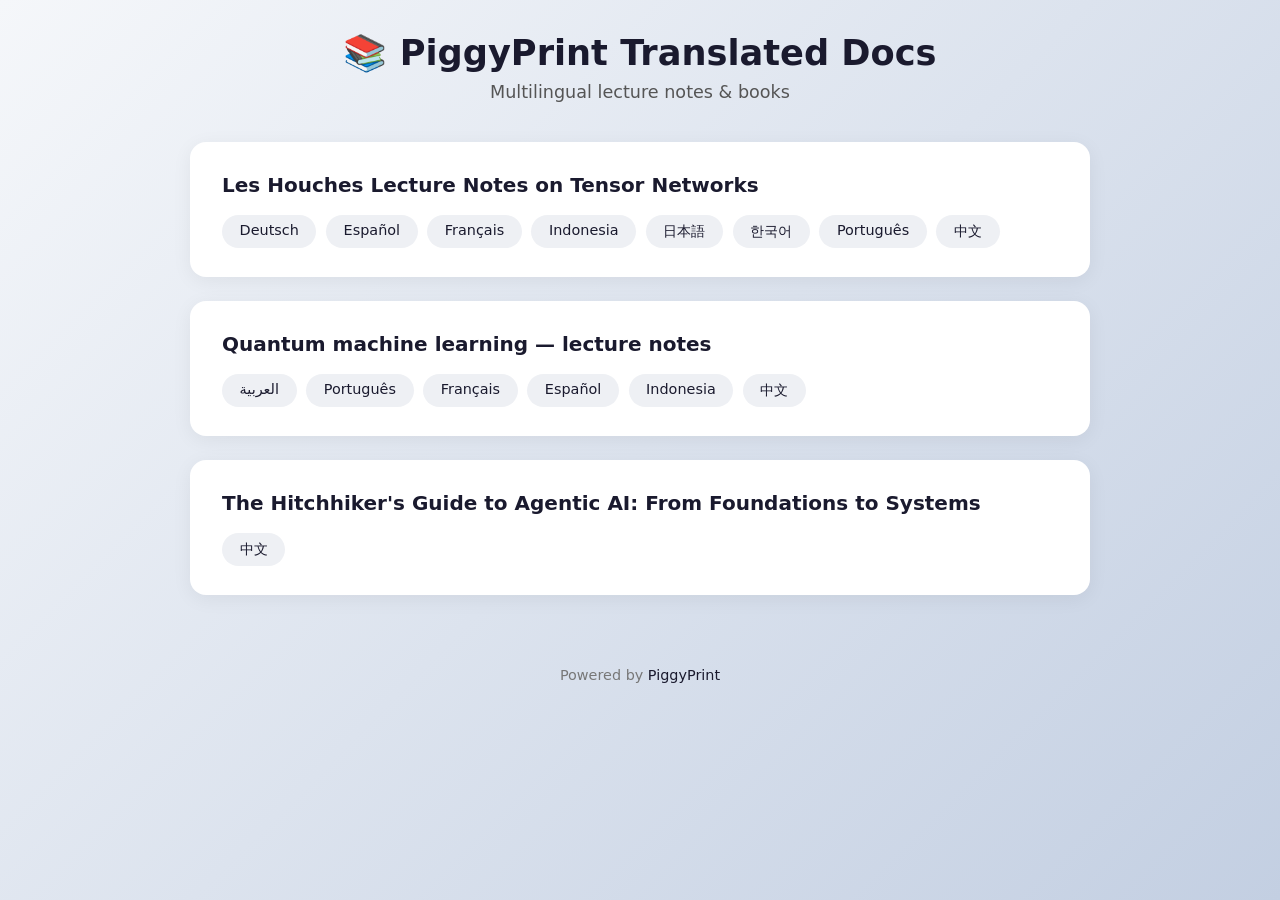
==== index.html @ 393f77dc "Translate UI to English" ====
<!DOCTYPE html>
<html lang="en">
<head>
    <meta charset="UTF-8">
    <meta name="viewport" content="width=device-width, initial-scale=1.0">
    <title>PiggyPrint Translated Docs</title>
    <link rel="stylesheet" href="style.css">
</head>
<body>
    <div class="container">
        <header>
            <h1>📚 PiggyPrint Translated Docs</h1>
            <p>Multilingual lecture notes & books</p>
        </header>

        <div id="bookList">
            <!-- 由 JavaScript 动态渲染 -->
        </div>

        <footer>
            <p>Powered by <a href="https://piggyprint.gumroad.com/" target="_blank">PiggyPrint</a></p>
        </footer>
    </div>

    <script>
        fetch('data.json')
            .then(res => {
                if (!res.ok) throw new Error('Failed to load data');
                return res.json();
            })
            .then(books => {
                const container = document.getElementById('bookList');
                container.innerHTML = books.map(book => `
                    <div class="book-card">
                        <h2>${escapeHtml(book.title)}</h2>
                        <div class="lang-links">
                            ${book.languages.map(lang => `
                                <a href="https://piggyprint.gumroad.com/l/${lang.gumroad}"
                                   target="_blank"
                                   rel="noopener noreferrer"
                                   class="lang-btn">
                                    ${escapeHtml(lang.name)}
                                </a>
                            `).join('')}
                        </div>
                    </div>
                `).join('');
            })
            .catch(err => {
                document.getElementById('bookList').innerHTML =
                    '<p class="error">⚠️ Failed to load data. Please try again later.</p>';
                console.error(err);
            });

        function escapeHtml(text) {
            const div = document.createElement('div');
            div.textContent = text;
            return div.innerHTML;
        }
    </script>
</body>
</html>
---- style.css ----
* {
    margin: 0;
    padding: 0;
    box-sizing: border-box;
}

body {
    font-family: system-ui, -apple-system, 'Segoe UI', Roboto, 'Helvetica Neue', sans-serif;
    background: linear-gradient(135deg, #f5f7fa 0%, #c3cfe2 100%);
    min-height: 100vh;
    padding: 2rem 1rem;
    display: flex;
    justify-content: center;
}

.container {
    max-width: 900px;
    width: 100%;
}

header {
    text-align: center;
    margin-bottom: 2.5rem;
}

header h1 {
    font-size: 2.2rem;
    color: #1a1a2e;
    margin-bottom: 0.5rem;
}

header p {
    color: #555;
    font-size: 1.1rem;
}

/* Book Cards */
.book-card {
    background: white;
    border-radius: 16px;
    padding: 1.8rem 2rem;
    margin-bottom: 1.5rem;
    box-shadow: 0 4px 20px rgba(0, 0, 0, 0.06);
    transition: transform 0.2s, box-shadow 0.2s;
}

.book-card:hover {
    transform: translateY(-2px);
    box-shadow: 0 8px 30px rgba(0, 0, 0, 0.1);
}

.book-card h2 {
    font-size: 1.25rem;
    color: #1a1a2e;
    margin-bottom: 1rem;
    line-height: 1.4;
}

/* Language Links */
.lang-links {
    display: flex;
    flex-wrap: wrap;
    gap: 0.6rem;
}

.lang-btn {
    display: inline-block;
    padding: 0.45rem 1.1rem;
    background: #eef0f4;
    border-radius: 40px;
    text-decoration: none;
    color: #1a1a2e;
    font-size: 0.9rem;
    font-weight: 500;
    transition: background 0.2s, color 0.2s, transform 0.15s;
}

.lang-btn:hover {
    background: #1a1a2e;
    color: white;
    transform: scale(1.04);
}

/* Footer */
footer {
    text-align: center;
    margin-top: 3rem;
    padding: 1.5rem 0;
    color: #777;
    font-size: 0.9rem;
}

footer a {
    color: #1a1a2e;
    text-decoration: none;
    font-weight: 500;
}

footer a:hover {
    text-decoration: underline;
}

/* Error */
.error {
    text-align: center;
    padding: 2rem;
    color: #c0392b;
    background: #fde8e8;
    border-radius: 12px;
}

/* Responsive */
@media (max-width: 600px) {
    body { padding: 1rem; }
    header h1 { font-size: 1.6rem; }
    .book-card { padding: 1.2rem 1.2rem; }
    .book-card h2 { font-size: 1.1rem; }
}
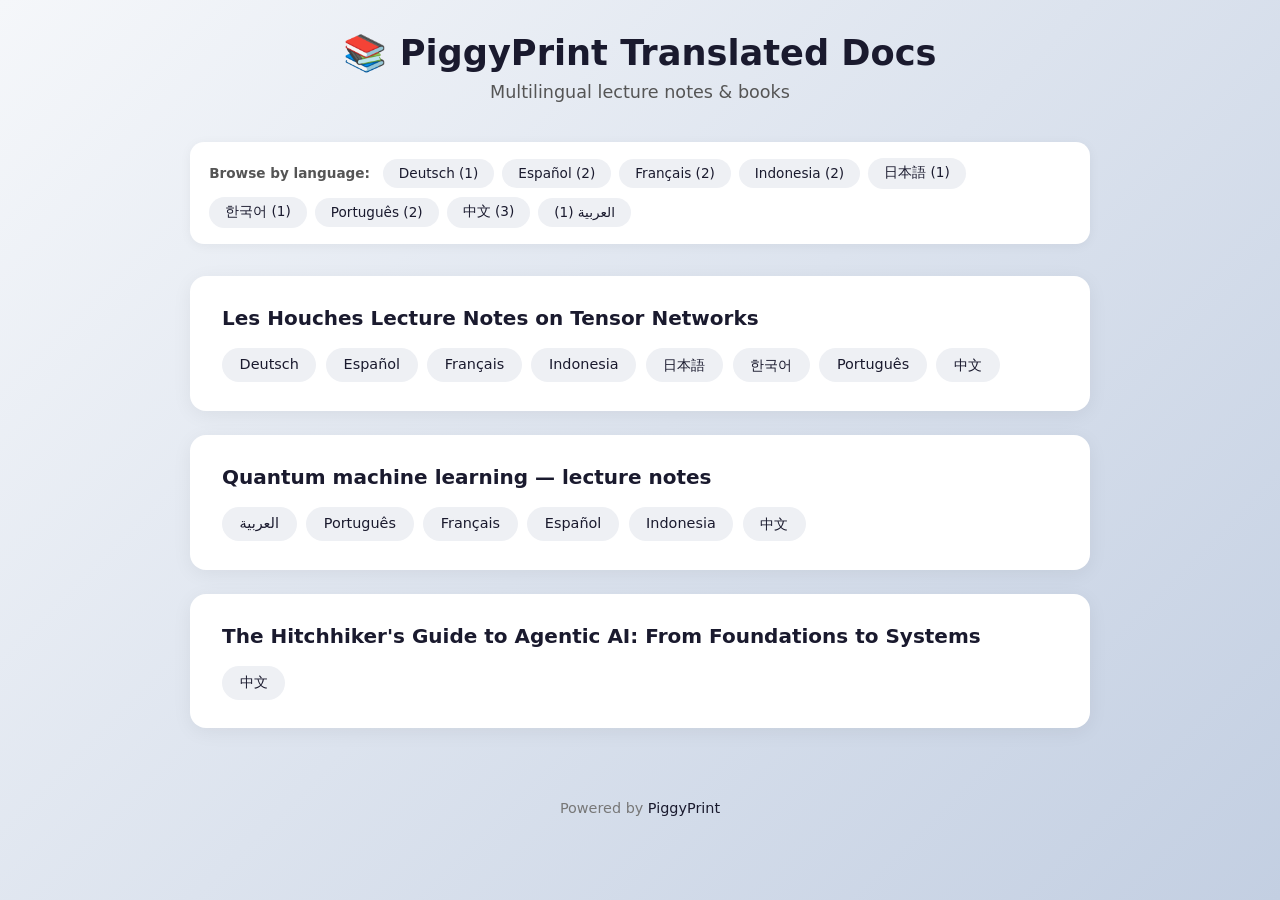
==== commit 8563ebec: "Add per-language sub-pages (lang.html?code=xx)" ====
--- a/index.html
+++ b/index.html
@@ -13,8 +13,12 @@
             <p>Multilingual lecture notes & books</p>
         </header>
 
+        <nav class="lang-nav" id="langNav">
+            <!-- language quick links rendered by JS -->
+        </nav>
+
         <div id="bookList">
-            <!-- 由 JavaScript 动态渲染 -->
+            <!-- rendered by JavaScript -->
         </div>
 
         <footer>
@@ -29,16 +33,36 @@
                 return res.json();
             })
             .then(books => {
+                // Collect all unique languages across books
+                const langMap = new Map();
+                books.forEach(book => {
+                    book.languages.forEach(lang => {
+                        if (!langMap.has(lang.code)) {
+                            langMap.set(lang.code, { code: lang.code, name: lang.name, count: 0 });
+                        }
+                        langMap.get(lang.code).count++;
+                    });
+                });
+                const allLangs = [...langMap.values()];
+
+                // Render language nav
+                document.getElementById('langNav').innerHTML = `
+                    <span class="nav-label">Browse by language:</span>
+                    ${allLangs.map(lang => `
+                        <a href="lang.html?code=${lang.code}" class="nav-btn">
+                            ${escapeHtml(lang.name)} (${lang.count})
+                        </a>
+                    `).join('')}
+                `;
+
+                // Render book list
                 const container = document.getElementById('bookList');
                 container.innerHTML = books.map(book => `
                     <div class="book-card">
                         <h2>${escapeHtml(book.title)}</h2>
                         <div class="lang-links">
                             ${book.languages.map(lang => `
-                                <a href="https://piggyprint.gumroad.com/l/${lang.gumroad}"
-                                   target="_blank"
-                                   rel="noopener noreferrer"
-                                   class="lang-btn">
+                                <a href="lang.html?code=${lang.code}" class="lang-btn">
                                     ${escapeHtml(lang.name)}
                                 </a>
                             `).join('')}
--- a/style.css
+++ b/style.css
@@ -100,6 +100,73 @@
     text-decoration: underline;
 }
 
+/* Language Navigation Bar */
+.lang-nav {
+    display: flex;
+    flex-wrap: wrap;
+    align-items: center;
+    gap: 0.5rem;
+    margin-bottom: 2rem;
+    padding: 1rem 1.2rem;
+    background: white;
+    border-radius: 14px;
+    box-shadow: 0 2px 12px rgba(0, 0, 0, 0.05);
+}
+
+.nav-label {
+    font-size: 0.85rem;
+    font-weight: 600;
+    color: #555;
+    margin-right: 0.3rem;
+    white-space: nowrap;
+}
+
+.nav-btn {
+    padding: 0.4rem 1rem;
+    background: #eef0f4;
+    border-radius: 40px;
+    text-decoration: none;
+    color: #1a1a2e;
+    font-size: 0.85rem;
+    font-weight: 500;
+    transition: background 0.2s, color 0.2s;
+}
+
+.nav-btn:hover {
+    background: #1a1a2e;
+    color: white;
+}
+
+/* Back button */
+.back {
+    display: inline-block;
+    margin-bottom: 1rem;
+    color: #6c757d;
+    text-decoration: none;
+    font-weight: 500;
+    font-size: 0.95rem;
+}
+
+.back:hover {
+    text-decoration: underline;
+}
+
+/* Buy button on language pages */
+.buy-btn {
+    display: inline-block;
+    padding: 0.6rem 1.5rem;
+    background: #2b8a3e;
+    color: white;
+    border-radius: 40px;
+    text-decoration: none;
+    font-weight: 600;
+    transition: background 0.2s;
+}
+
+.buy-btn:hover {
+    background: #1e6b2f;
+}
+
 /* Error */
 .error {
     text-align: center;
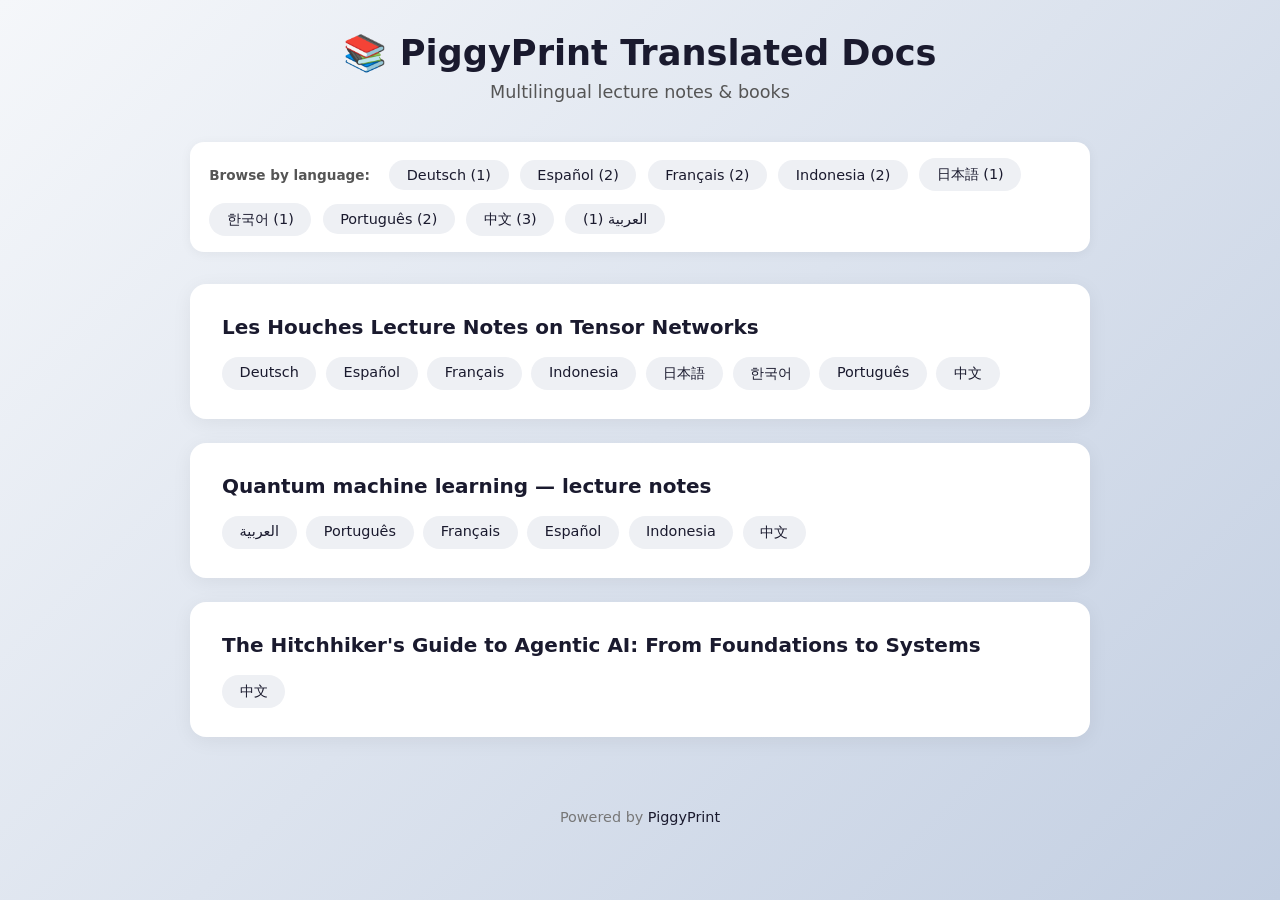
==== commit aa2e65c9: "Unify nav button style with lang-btn, increase spacing" ====
--- a/index.html
+++ b/index.html
@@ -27,7 +27,8 @@
     </div>
 
     <script>
-        fetch('data.json')
+        // Cache-bust: append a timestamp so we always get fresh data.json
+        fetch('data.json?' + Date.now())
             .then(res => {
                 if (!res.ok) throw new Error('Failed to load data');
                 return res.json();
@@ -37,19 +38,21 @@
                 const langMap = new Map();
                 books.forEach(book => {
                     book.languages.forEach(lang => {
-                        if (!langMap.has(lang.code)) {
-                            langMap.set(lang.code, { code: lang.code, name: lang.name, count: 0 });
+                        const key = lang.code || lang.name; // fallback if code missing
+                        if (!langMap.has(key)) {
+                            langMap.set(key, { code: lang.code, name: lang.name, count: 0 });
                         }
-                        langMap.get(lang.code).count++;
+                        langMap.get(key).count++;
                     });
                 });
                 const allLangs = [...langMap.values()];
 
                 // Render language nav
+                const navLabel = escapeHtml('Browse by language:');
                 document.getElementById('langNav').innerHTML = `
-                    <span class="nav-label">Browse by language:</span>
+                    <span class="nav-label">${navLabel}</span>
                     ${allLangs.map(lang => `
-                        <a href="lang.html?code=${lang.code}" class="nav-btn">
+                        <a href="lang.html?code=${encodeURIComponent(lang.code || lang.name)}" class="lang-btn">
                             ${escapeHtml(lang.name)} (${lang.count})
                         </a>
                     `).join('')}
@@ -62,7 +65,7 @@
                         <h2>${escapeHtml(book.title)}</h2>
                         <div class="lang-links">
                             ${book.languages.map(lang => `
-                                <a href="lang.html?code=${lang.code}" class="lang-btn">
+                                <a href="lang.html?code=${encodeURIComponent(lang.code || lang.name)}" class="lang-btn">
                                     ${escapeHtml(lang.name)}
                                 </a>
                             `).join('')}
--- a/style.css
+++ b/style.css
@@ -105,7 +105,7 @@
     display: flex;
     flex-wrap: wrap;
     align-items: center;
-    gap: 0.5rem;
+    gap: 0.7rem;
     margin-bottom: 2rem;
     padding: 1rem 1.2rem;
     background: white;
@@ -117,24 +117,8 @@
     font-size: 0.85rem;
     font-weight: 600;
     color: #555;
-    margin-right: 0.3rem;
+    margin-right: 0.5rem;
     white-space: nowrap;
-}
-
-.nav-btn {
-    padding: 0.4rem 1rem;
-    background: #eef0f4;
-    border-radius: 40px;
-    text-decoration: none;
-    color: #1a1a2e;
-    font-size: 0.85rem;
-    font-weight: 500;
-    transition: background 0.2s, color 0.2s;
-}
-
-.nav-btn:hover {
-    background: #1a1a2e;
-    color: white;
 }
 
 /* Back button */
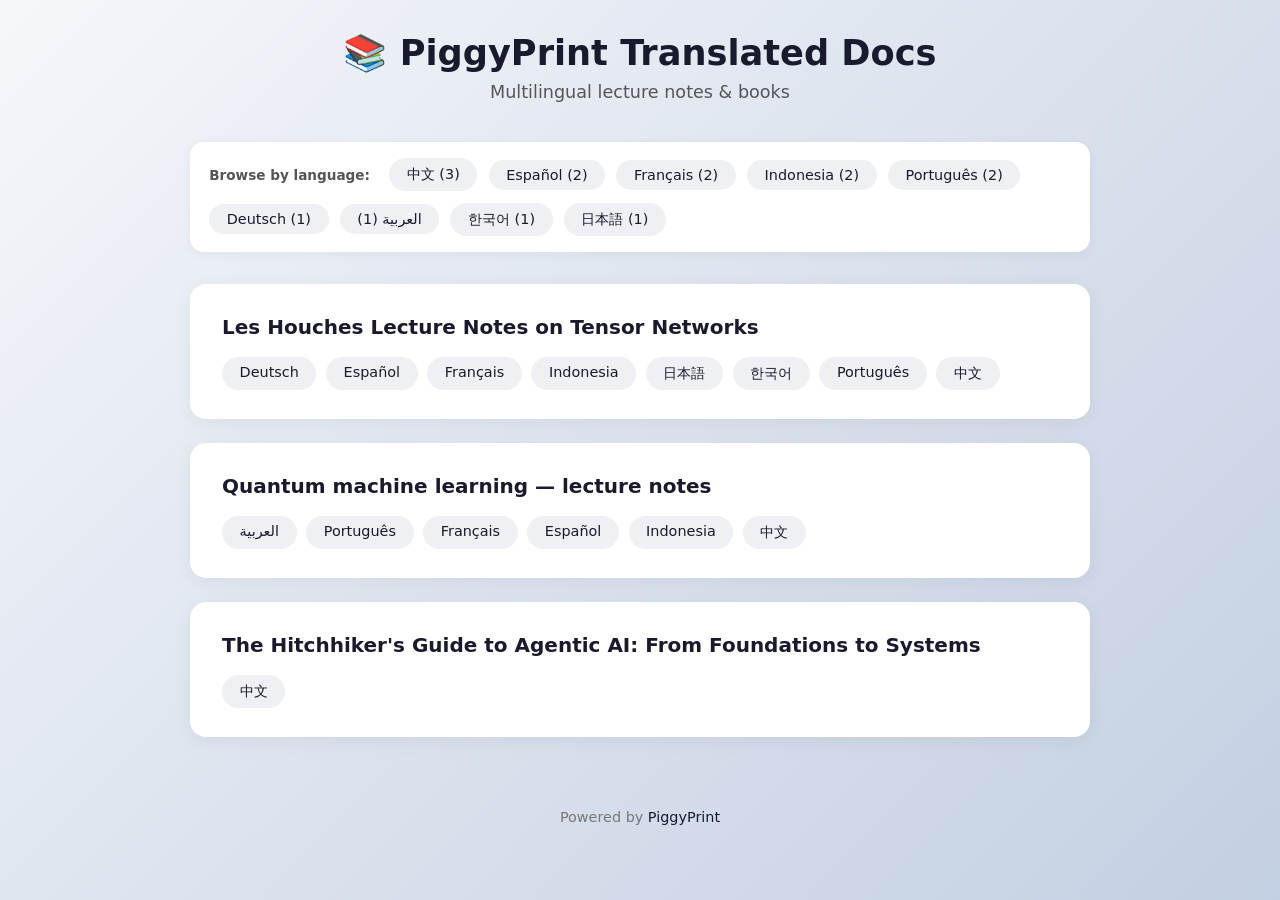
==== commit 5e4dd4b4: "Convert to SSG with GitHub Actions auto-build" ====
--- a/index.html
+++ b/index.html
@@ -3,7 +3,28 @@
 <head>
     <meta charset="UTF-8">
     <meta name="viewport" content="width=device-width, initial-scale=1.0">
-    <title>PiggyPrint Translated Docs</title>
+    <title>PiggyPrint Translated Docs — Multilingual AI &amp; Science Books</title>
+    <meta name="description" content="Browse multilingual translated lecture notes on quantum machine learning, tensor networks, and agentic AI. Available in 中文, Español, Français, Deutsch, 日本語, 한국어, Português, العربية, Indonesia.">
+    <link rel="canonical" href="https://piggy-print.github.io/awesome-arxiv-multilingual/">
+    <!-- Open Graph -->
+    <meta property="og:title" content="PiggyPrint Translated Docs — Multilingual AI &amp; Science Books">
+    <meta property="og:description" content="Browse multilingual translated lecture notes on quantum machine learning, tensor networks, and agentic AI. Available in 中文, Español, Français, Deutsch, 日本語, 한국어, Português, العربية, Indonesia.">
+    <meta property="og:url" content="https://piggy-print.github.io/awesome-arxiv-multilingual/">
+    <meta property="og:type" content="website">
+    <meta property="og:site_name" content="PiggyPrint Translated Docs">
+    <meta name="twitter:card" content="summary">
+    <!-- Structured Data -->
+    <script type="application/ld+json">
+    {
+      "@context": "https://schema.org",
+      "@type": "CollectionPage",
+      "name": "PiggyPrint Translated Docs",
+      "description": "Multilingual translated lecture notes on quantum machine learning, tensor networks, and agentic AI.",
+      "url": "https://piggy-print.github.io/awesome-arxiv-multilingual/",
+      "inLanguage": ["en", "zh", "es", "fr", "de", "ja", "ko", "pt", "ar", "id"],
+      "publisher": { "@type": "Organization", "name": "PiggyPrint" }
+    }
+    </script>
     <link rel="stylesheet" href="style.css">
 </head>
 <body>
@@ -12,78 +33,53 @@
             <h1>📚 PiggyPrint Translated Docs</h1>
             <p>Multilingual lecture notes & books</p>
         </header>
-
         <nav class="lang-nav" id="langNav">
-            <!-- language quick links rendered by JS -->
-        </nav>
-
+                    <span class="nav-label">Browse by language:</span>
+                    <a href="lang/zh.html" class="lang-btn">中文 (3)</a>
+                    <a href="lang/es.html" class="lang-btn">Español (2)</a>
+                    <a href="lang/fr.html" class="lang-btn">Français (2)</a>
+                    <a href="lang/id.html" class="lang-btn">Indonesia (2)</a>
+                    <a href="lang/pt.html" class="lang-btn">Português (2)</a>
+                    <a href="lang/de.html" class="lang-btn">Deutsch (1)</a>
+                    <a href="lang/ar.html" class="lang-btn">العربية (1)</a>
+                    <a href="lang/ko.html" class="lang-btn">한국어 (1)</a>
+                    <a href="lang/ja.html" class="lang-btn">日本語 (1)</a>
+                </nav>
         <div id="bookList">
-            <!-- rendered by JavaScript -->
+                                <div class="book-card">
+                        <h2>Les Houches Lecture Notes on Tensor Networks</h2>
+                        <div class="lang-links">
+                            <a href="lang/de.html" target="_blank" rel="noopener noreferrer" class="lang-btn">Deutsch</a>
+                            <a href="lang/es.html" target="_blank" rel="noopener noreferrer" class="lang-btn">Español</a>
+                            <a href="lang/fr.html" target="_blank" rel="noopener noreferrer" class="lang-btn">Français</a>
+                            <a href="lang/id.html" target="_blank" rel="noopener noreferrer" class="lang-btn">Indonesia</a>
+                            <a href="lang/ja.html" target="_blank" rel="noopener noreferrer" class="lang-btn">日本語</a>
+                            <a href="lang/ko.html" target="_blank" rel="noopener noreferrer" class="lang-btn">한국어</a>
+                            <a href="lang/pt.html" target="_blank" rel="noopener noreferrer" class="lang-btn">Português</a>
+                            <a href="lang/zh.html" target="_blank" rel="noopener noreferrer" class="lang-btn">中文</a>
+                        </div>
+                    </div>
+                    <div class="book-card">
+                        <h2>Quantum machine learning — lecture notes</h2>
+                        <div class="lang-links">
+                            <a href="lang/ar.html" target="_blank" rel="noopener noreferrer" class="lang-btn">العربية</a>
+                            <a href="lang/pt.html" target="_blank" rel="noopener noreferrer" class="lang-btn">Português</a>
+                            <a href="lang/fr.html" target="_blank" rel="noopener noreferrer" class="lang-btn">Français</a>
+                            <a href="lang/es.html" target="_blank" rel="noopener noreferrer" class="lang-btn">Español</a>
+                            <a href="lang/id.html" target="_blank" rel="noopener noreferrer" class="lang-btn">Indonesia</a>
+                            <a href="lang/zh.html" target="_blank" rel="noopener noreferrer" class="lang-btn">中文</a>
+                        </div>
+                    </div>
+                    <div class="book-card">
+                        <h2>The Hitchhiker's Guide to Agentic AI: From Foundations to Systems</h2>
+                        <div class="lang-links">
+                            <a href="lang/zh.html" target="_blank" rel="noopener noreferrer" class="lang-btn">中文</a>
+                        </div>
+                    </div>
         </div>
-
         <footer>
             <p>Powered by <a href="https://piggyprint.gumroad.com/" target="_blank">PiggyPrint</a></p>
         </footer>
     </div>
-
-    <script>
-        // Cache-bust: append a timestamp so we always get fresh data.json
-        fetch('data.json?' + Date.now())
-            .then(res => {
-                if (!res.ok) throw new Error('Failed to load data');
-                return res.json();
-            })
-            .then(books => {
-                // Collect all unique languages across books
-                const langMap = new Map();
-                books.forEach(book => {
-                    book.languages.forEach(lang => {
-                        const key = lang.code || lang.name; // fallback if code missing
-                        if (!langMap.has(key)) {
-                            langMap.set(key, { code: lang.code, name: lang.name, count: 0 });
-                        }
-                        langMap.get(key).count++;
-                    });
-                });
-                const allLangs = [...langMap.values()];
-
-                // Render language nav
-                const navLabel = escapeHtml('Browse by language:');
-                document.getElementById('langNav').innerHTML = `
-                    <span class="nav-label">${navLabel}</span>
-                    ${allLangs.map(lang => `
-                        <a href="lang.html?code=${encodeURIComponent(lang.code || lang.name)}" class="lang-btn">
-                            ${escapeHtml(lang.name)} (${lang.count})
-                        </a>
-                    `).join('')}
-                `;
-
-                // Render book list
-                const container = document.getElementById('bookList');
-                container.innerHTML = books.map(book => `
-                    <div class="book-card">
-                        <h2>${escapeHtml(book.title)}</h2>
-                        <div class="lang-links">
-                            ${book.languages.map(lang => `
-                                <a href="lang.html?code=${encodeURIComponent(lang.code || lang.name)}" class="lang-btn">
-                                    ${escapeHtml(lang.name)}
-                                </a>
-                            `).join('')}
-                        </div>
-                    </div>
-                `).join('');
-            })
-            .catch(err => {
-                document.getElementById('bookList').innerHTML =
-                    '<p class="error">⚠️ Failed to load data. Please try again later.</p>';
-                console.error(err);
-            });
-
-        function escapeHtml(text) {
-            const div = document.createElement('div');
-            div.textContent = text;
-            return div.innerHTML;
-        }
-    </script>
 </body>
-</html>
+</html>
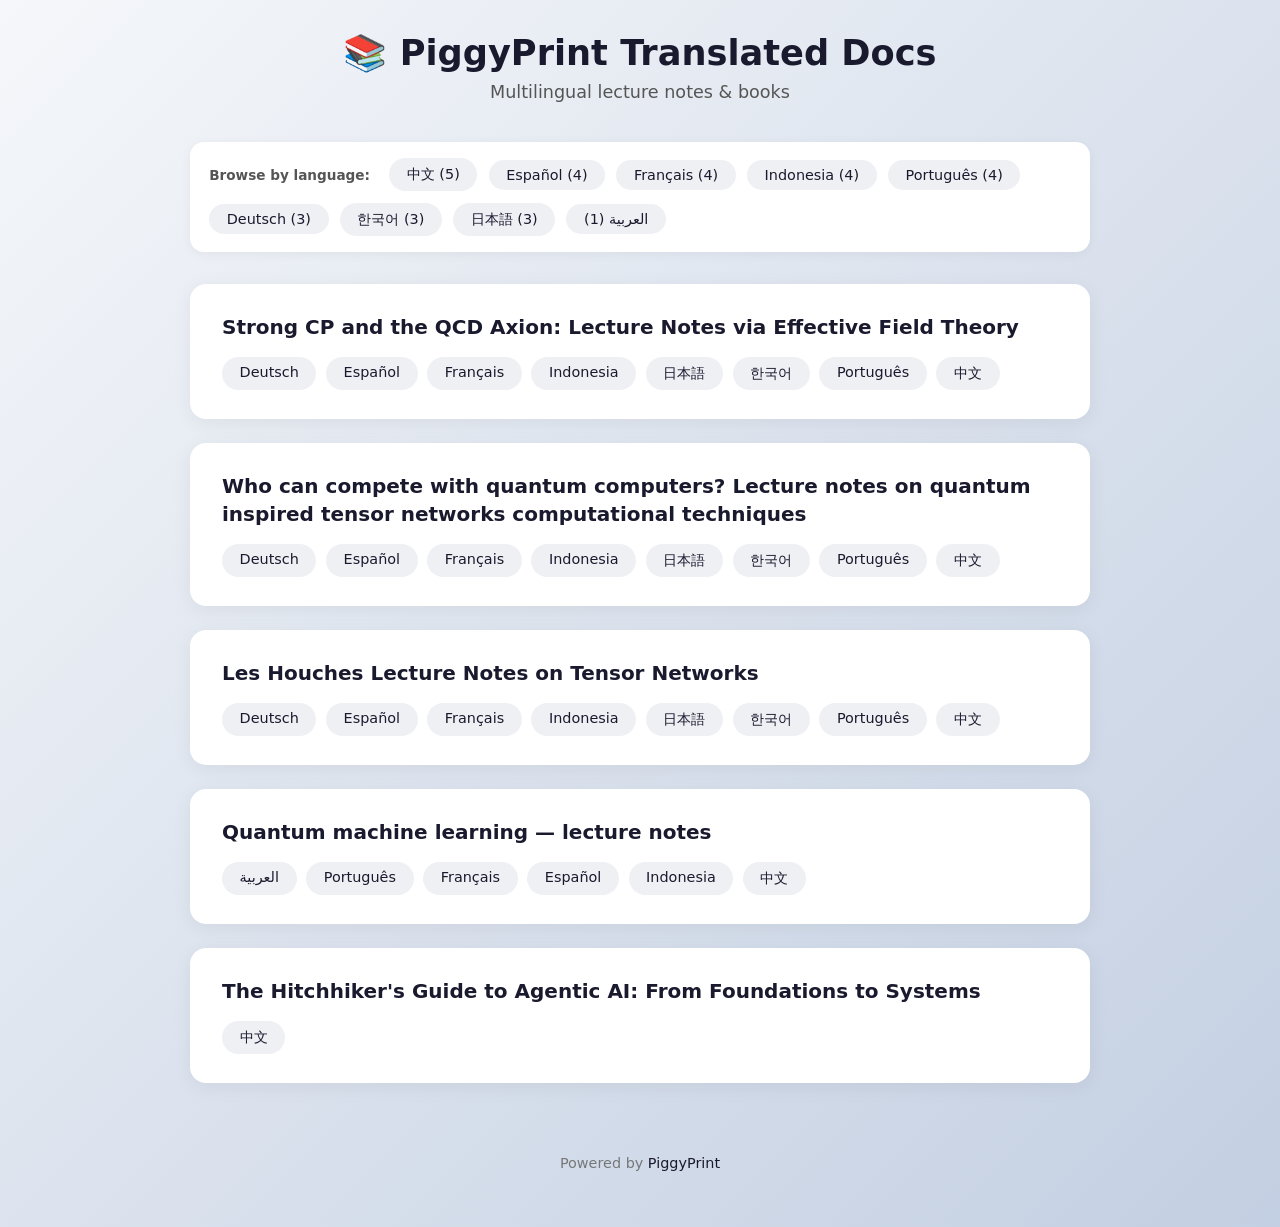
==== commit 05c994dd: "add Strong CP & Quantum Computers books to site - Strong CP and the QCD Axion (8 languages) - Who ca" ====
--- a/index.html
+++ b/index.html
@@ -4,11 +4,11 @@
     <meta charset="UTF-8">
     <meta name="viewport" content="width=device-width, initial-scale=1.0">
     <title>PiggyPrint Translated Docs — Multilingual AI &amp; Science Books</title>
-    <meta name="description" content="Browse multilingual translated lecture notes on quantum machine learning, tensor networks, and agentic AI. Available in 中文, Español, Français, Deutsch, 日本語, 한국어, Português, العربية, Indonesia.">
+    <meta name="description" content="Browse multilingual translated lecture notes on quantum computing, tensor networks, quantum machine learning, agentic AI, and strong CP / QCD axion physics. Available in 中文, Español, Français, Deutsch, 日本語, 한국어, Português, العربية, Indonesia.">
     <link rel="canonical" href="https://piggy-print.github.io/awesome-arxiv-multilingual/">
     <!-- Open Graph -->
     <meta property="og:title" content="PiggyPrint Translated Docs — Multilingual AI &amp; Science Books">
-    <meta property="og:description" content="Browse multilingual translated lecture notes on quantum machine learning, tensor networks, and agentic AI. Available in 中文, Español, Français, Deutsch, 日本語, 한국어, Português, العربية, Indonesia.">
+    <meta property="og:description" content="Browse multilingual translated lecture notes on quantum computing, tensor networks, quantum machine learning, agentic AI, and strong CP / QCD axion physics. Available in 中文, Español, Français, Deutsch, 日本語, 한국어, Português, العربية, Indonesia.">
     <meta property="og:url" content="https://piggy-print.github.io/awesome-arxiv-multilingual/">
     <meta property="og:type" content="website">
     <meta property="og:site_name" content="PiggyPrint Translated Docs">
@@ -35,45 +35,71 @@
         </header>
         <nav class="lang-nav" id="langNav">
                     <span class="nav-label">Browse by language:</span>
-                    <a href="lang/zh.html" class="lang-btn">中文 (3)</a>
-                    <a href="lang/es.html" class="lang-btn">Español (2)</a>
-                    <a href="lang/fr.html" class="lang-btn">Français (2)</a>
-                    <a href="lang/id.html" class="lang-btn">Indonesia (2)</a>
-                    <a href="lang/pt.html" class="lang-btn">Português (2)</a>
-                    <a href="lang/de.html" class="lang-btn">Deutsch (1)</a>
+                    <a href="lang/zh.html" class="lang-btn">中文 (5)</a>
+                    <a href="lang/es.html" class="lang-btn">Español (4)</a>
+                    <a href="lang/fr.html" class="lang-btn">Français (4)</a>
+                    <a href="lang/id.html" class="lang-btn">Indonesia (4)</a>
+                    <a href="lang/pt.html" class="lang-btn">Português (4)</a>
+                    <a href="lang/de.html" class="lang-btn">Deutsch (3)</a>
+                    <a href="lang/ko.html" class="lang-btn">한국어 (3)</a>
+                    <a href="lang/ja.html" class="lang-btn">日本語 (3)</a>
                     <a href="lang/ar.html" class="lang-btn">العربية (1)</a>
-                    <a href="lang/ko.html" class="lang-btn">한국어 (1)</a>
-                    <a href="lang/ja.html" class="lang-btn">日本語 (1)</a>
                 </nav>
         <div id="bookList">
                                 <div class="book-card">
+                        <h2>Strong CP and the QCD Axion: Lecture Notes via Effective Field Theory</h2>
+                        <div class="lang-links">
+                            <a href="https://piggyprint.gumroad.com/l/djtxvl" target="_blank" rel="noopener noreferrer" class="lang-btn">Deutsch</a>
+                            <a href="https://piggyprint.gumroad.com/l/qgqeef" target="_blank" rel="noopener noreferrer" class="lang-btn">Español</a>
+                            <a href="https://piggyprint.gumroad.com/l/scotqy" target="_blank" rel="noopener noreferrer" class="lang-btn">Français</a>
+                            <a href="https://piggyprint.gumroad.com/l/yfksat" target="_blank" rel="noopener noreferrer" class="lang-btn">Indonesia</a>
+                            <a href="https://piggyprint.gumroad.com/l/xyrwhf" target="_blank" rel="noopener noreferrer" class="lang-btn">日本語</a>
+                            <a href="https://piggyprint.gumroad.com/l/ccgrwl" target="_blank" rel="noopener noreferrer" class="lang-btn">한국어</a>
+                            <a href="https://piggyprint.gumroad.com/l/mmgvhr" target="_blank" rel="noopener noreferrer" class="lang-btn">Português</a>
+                            <a href="https://piggyprint.gumroad.com/l/ppwfst" target="_blank" rel="noopener noreferrer" class="lang-btn">中文</a>
+                        </div>
+                    </div>
+                    <div class="book-card">
+                        <h2>Who can compete with quantum computers? Lecture notes on quantum inspired tensor networks computational techniques</h2>
+                        <div class="lang-links">
+                            <a href="https://piggyprint.gumroad.com/l/ncaxt" target="_blank" rel="noopener noreferrer" class="lang-btn">Deutsch</a>
+                            <a href="https://piggyprint.gumroad.com/l/nsgrzu" target="_blank" rel="noopener noreferrer" class="lang-btn">Español</a>
+                            <a href="https://piggyprint.gumroad.com/l/ghrenz" target="_blank" rel="noopener noreferrer" class="lang-btn">Français</a>
+                            <a href="https://piggyprint.gumroad.com/l/ryzluq" target="_blank" rel="noopener noreferrer" class="lang-btn">Indonesia</a>
+                            <a href="https://piggyprint.gumroad.com/l/zbryaj" target="_blank" rel="noopener noreferrer" class="lang-btn">日本語</a>
+                            <a href="https://piggyprint.gumroad.com/l/mvsyto" target="_blank" rel="noopener noreferrer" class="lang-btn">한국어</a>
+                            <a href="https://piggyprint.gumroad.com/l/lxncu" target="_blank" rel="noopener noreferrer" class="lang-btn">Português</a>
+                            <a href="https://piggyprint.gumroad.com/l/suflnw" target="_blank" rel="noopener noreferrer" class="lang-btn">中文</a>
+                        </div>
+                    </div>
+                    <div class="book-card">
                         <h2>Les Houches Lecture Notes on Tensor Networks</h2>
                         <div class="lang-links">
-                            <a href="lang/de.html" target="_blank" rel="noopener noreferrer" class="lang-btn">Deutsch</a>
-                            <a href="lang/es.html" target="_blank" rel="noopener noreferrer" class="lang-btn">Español</a>
-                            <a href="lang/fr.html" target="_blank" rel="noopener noreferrer" class="lang-btn">Français</a>
-                            <a href="lang/id.html" target="_blank" rel="noopener noreferrer" class="lang-btn">Indonesia</a>
-                            <a href="lang/ja.html" target="_blank" rel="noopener noreferrer" class="lang-btn">日本語</a>
-                            <a href="lang/ko.html" target="_blank" rel="noopener noreferrer" class="lang-btn">한국어</a>
-                            <a href="lang/pt.html" target="_blank" rel="noopener noreferrer" class="lang-btn">Português</a>
-                            <a href="lang/zh.html" target="_blank" rel="noopener noreferrer" class="lang-btn">中文</a>
+                            <a href="https://piggyprint.gumroad.com/l/rimqsa" target="_blank" rel="noopener noreferrer" class="lang-btn">Deutsch</a>
+                            <a href="https://piggyprint.gumroad.com/l/bhrqjr" target="_blank" rel="noopener noreferrer" class="lang-btn">Español</a>
+                            <a href="https://piggyprint.gumroad.com/l/nmulku" target="_blank" rel="noopener noreferrer" class="lang-btn">Français</a>
+                            <a href="https://piggyprint.gumroad.com/l/yvaknn" target="_blank" rel="noopener noreferrer" class="lang-btn">Indonesia</a>
+                            <a href="https://piggyprint.gumroad.com/l/ilmeuu" target="_blank" rel="noopener noreferrer" class="lang-btn">日本語</a>
+                            <a href="https://piggyprint.gumroad.com/l/trkwfr" target="_blank" rel="noopener noreferrer" class="lang-btn">한국어</a>
+                            <a href="https://piggyprint.gumroad.com/l/lvggm" target="_blank" rel="noopener noreferrer" class="lang-btn">Português</a>
+                            <a href="https://piggyprint.gumroad.com/l/nromc" target="_blank" rel="noopener noreferrer" class="lang-btn">中文</a>
                         </div>
                     </div>
                     <div class="book-card">
                         <h2>Quantum machine learning — lecture notes</h2>
                         <div class="lang-links">
-                            <a href="lang/ar.html" target="_blank" rel="noopener noreferrer" class="lang-btn">العربية</a>
-                            <a href="lang/pt.html" target="_blank" rel="noopener noreferrer" class="lang-btn">Português</a>
-                            <a href="lang/fr.html" target="_blank" rel="noopener noreferrer" class="lang-btn">Français</a>
-                            <a href="lang/es.html" target="_blank" rel="noopener noreferrer" class="lang-btn">Español</a>
-                            <a href="lang/id.html" target="_blank" rel="noopener noreferrer" class="lang-btn">Indonesia</a>
-                            <a href="lang/zh.html" target="_blank" rel="noopener noreferrer" class="lang-btn">中文</a>
+                            <a href="https://piggyprint.gumroad.com/l/vcsmvf" target="_blank" rel="noopener noreferrer" class="lang-btn">العربية</a>
+                            <a href="https://piggyprint.gumroad.com/l/rnsnsl" target="_blank" rel="noopener noreferrer" class="lang-btn">Português</a>
+                            <a href="https://piggyprint.gumroad.com/l/vjvilq" target="_blank" rel="noopener noreferrer" class="lang-btn">Français</a>
+                            <a href="https://piggyprint.gumroad.com/l/hnrfzs" target="_blank" rel="noopener noreferrer" class="lang-btn">Español</a>
+                            <a href="https://piggyprint.gumroad.com/l/bzyelu" target="_blank" rel="noopener noreferrer" class="lang-btn">Indonesia</a>
+                            <a href="https://piggyprint.gumroad.com/l/wmpxcj" target="_blank" rel="noopener noreferrer" class="lang-btn">中文</a>
                         </div>
                     </div>
                     <div class="book-card">
                         <h2>The Hitchhiker's Guide to Agentic AI: From Foundations to Systems</h2>
                         <div class="lang-links">
-                            <a href="lang/zh.html" target="_blank" rel="noopener noreferrer" class="lang-btn">中文</a>
+                            <a href="https://piggyprint.gumroad.com/l/meisqz" target="_blank" rel="noopener noreferrer" class="lang-btn">中文</a>
                         </div>
                     </div>
         </div>
--- a/style.css
+++ b/style.css
@@ -135,20 +135,52 @@
     text-decoration: underline;
 }
 
-/* Buy button on language pages */
-.buy-btn {
-    display: inline-block;
-    padding: 0.6rem 1.5rem;
-    background: #2b8a3e;
-    color: white;
-    border-radius: 40px;
+/* Buy link (table style) */
+.buy-link {
+    color: #2b8a3e;
     text-decoration: none;
     font-weight: 600;
-    transition: background 0.2s;
-}
-
-.buy-btn:hover {
-    background: #1e6b2f;
+    white-space: nowrap;
+    font-size: 0.9rem;
+}
+
+.buy-link:hover {
+    text-decoration: underline;
+}
+
+/* Language table (clean minimal) */
+.book-table {
+    width: 100%;
+    border-collapse: collapse;
+    background: white;
+    border-radius: 10px;
+    overflow: hidden;
+    box-shadow: 0 2px 12px rgba(0, 0, 0, 0.06);
+}
+
+.book-table tr {
+    border-bottom: 1px solid #eee;
+}
+
+.book-table tr:last-child {
+    border-bottom: none;
+}
+
+.book-table td {
+    padding: 0.9rem 1.2rem;
+}
+
+.book-table .title-cell {
+    font-weight: 500;
+    color: #1a1a2e;
+    font-size: 0.95rem;
+    line-height: 1.4;
+}
+
+.book-table .buy-cell {
+    text-align: right;
+    white-space: nowrap;
+    width: 1%;
 }
 
 /* Error */
